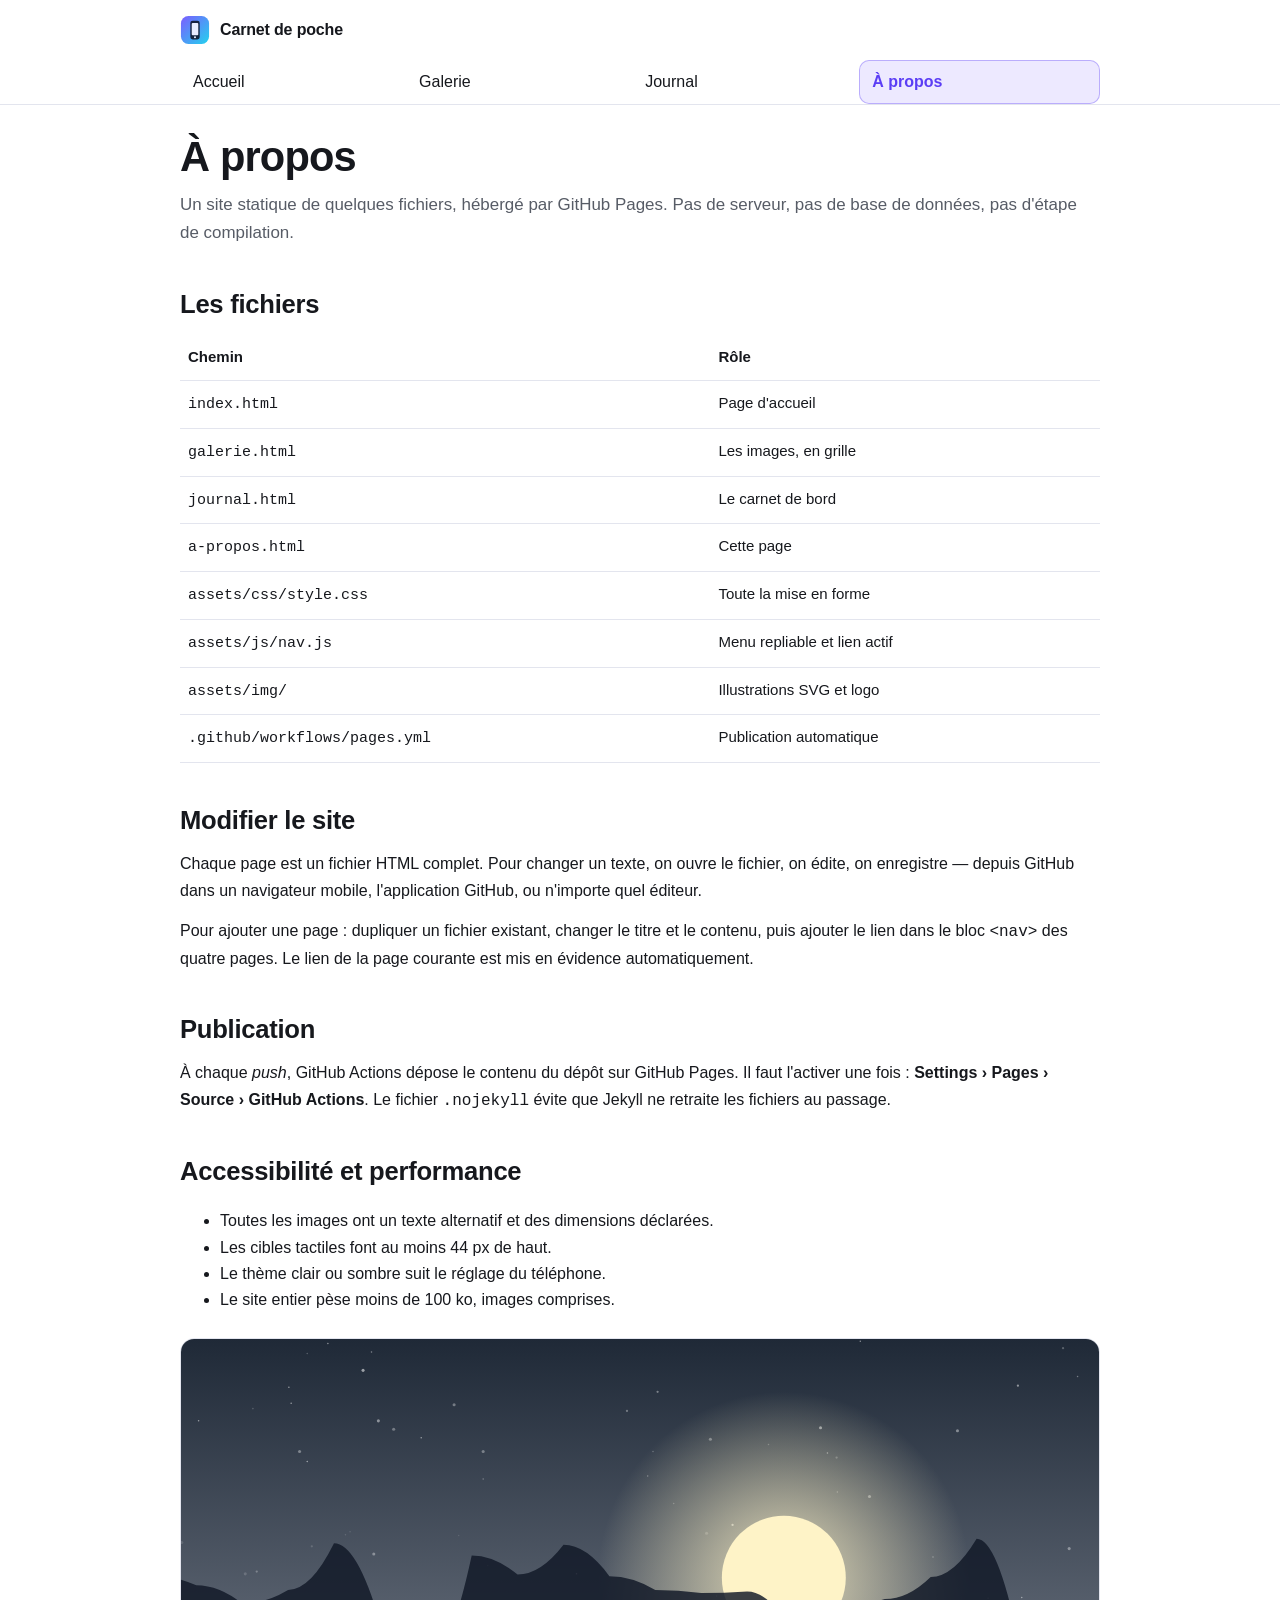
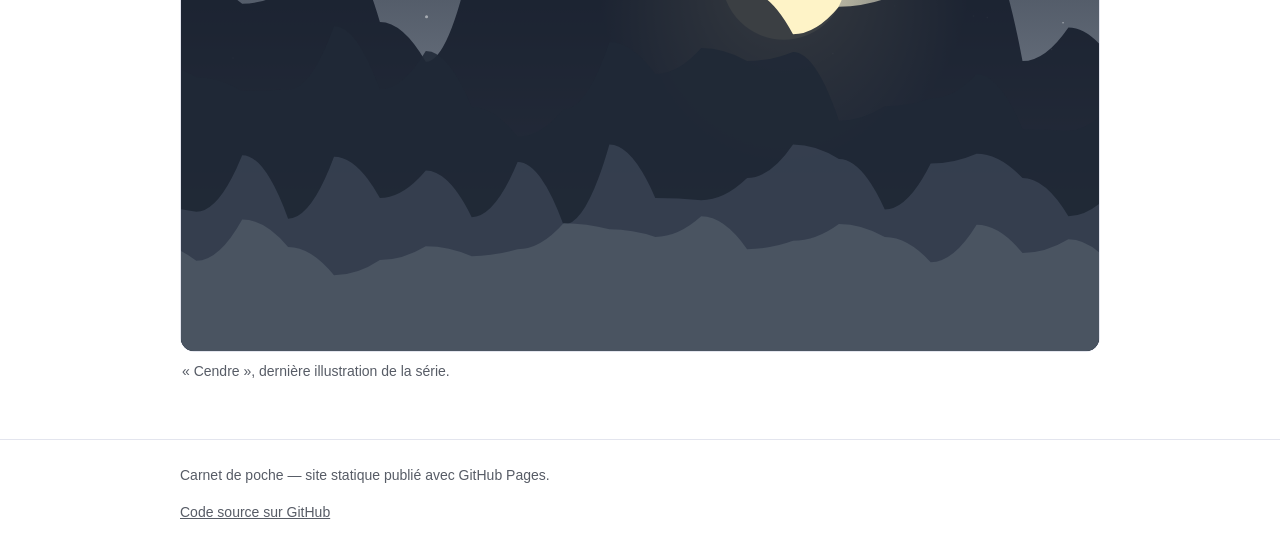
==== a-propos.html @ 273b8a58 "Site statique « Carnet de poche » publié sur GitHub Pages Quatre pages HTML (accueil, galerie, journ" ====
<!doctype html>
<html lang="fr">
<head>
<meta charset="utf-8">
<meta name="viewport" content="width=device-width, initial-scale=1">
<title>À propos — Carnet de poche</title>
<meta name="description" content="Comment ce site est construit, comment le modifier et comment il est publié.">
<meta name="color-scheme" content="light dark">
<meta property="og:title" content="À propos — Carnet de poche">
<meta property="og:description" content="Comment ce site est construit, comment le modifier et comment il est publié.">
<meta property="og:image" content="assets/img/vue-01.svg">
<link rel="icon" href="favicon.svg" type="image/svg+xml">
<link rel="stylesheet" href="assets/css/style.css">
</head>
<body>

<header class="site-header">
  <div class="wrap">
    <div class="header-bar">
      <a class="brand" href="index.html">
        <img src="assets/img/logo.svg" alt="" width="30" height="30">
        <span>Carnet de poche</span>
      </a>
      <button class="nav-toggle" type="button" aria-expanded="false" aria-controls="site-nav">
        <span class="bars" aria-hidden="true"><span></span><span></span><span></span></span>
        Menu
      </button>
    </div>
    <nav class="site-nav" id="site-nav" aria-label="Navigation principale">
      <ul>
          <li><a href="index.html">Accueil</a></li>
          <li><a href="galerie.html">Galerie</a></li>
          <li><a href="journal.html">Journal</a></li>
          <li><a href="a-propos.html" aria-current="page">À propos</a></li>
      </ul>
    </nav>
  </div>
</header>

<main>
  <div class="wrap">
    <h1>À propos</h1>
    <p class="lead">Un site statique de quelques fichiers, hébergé par GitHub Pages. Pas de serveur,
    pas de base de données, pas d'étape de compilation.</p>

    <h2>Les fichiers</h2>
    <div class="table-scroll">
      <table>
        <thead>
          <tr><th>Chemin</th><th>Rôle</th></tr>
        </thead>
        <tbody>
          <tr><td><code>index.html</code></td><td>Page d'accueil</td></tr>
          <tr><td><code>galerie.html</code></td><td>Les images, en grille</td></tr>
          <tr><td><code>journal.html</code></td><td>Le carnet de bord</td></tr>
          <tr><td><code>a-propos.html</code></td><td>Cette page</td></tr>
          <tr><td><code>assets/css/style.css</code></td><td>Toute la mise en forme</td></tr>
          <tr><td><code>assets/js/nav.js</code></td><td>Menu repliable et lien actif</td></tr>
          <tr><td><code>assets/img/</code></td><td>Illustrations SVG et logo</td></tr>
          <tr><td><code>.github/workflows/pages.yml</code></td><td>Publication automatique</td></tr>
        </tbody>
      </table>
    </div>

    <h2>Modifier le site</h2>
    <p>Chaque page est un fichier HTML complet. Pour changer un texte, on ouvre le fichier, on édite,
    on enregistre — depuis GitHub dans un navigateur mobile, l'application GitHub, ou n'importe quel
    éditeur.</p>
    <p>Pour ajouter une page : dupliquer un fichier existant, changer le titre et le contenu, puis
    ajouter le lien dans le bloc <code>&lt;nav&gt;</code> des quatre pages. Le lien de la page courante
    est mis en évidence automatiquement.</p>

    <h2>Publication</h2>
    <p>À chaque <em>push</em>, GitHub Actions dépose le contenu du dépôt sur GitHub Pages.
    Il faut l'activer une fois : <strong>Settings › Pages › Source › GitHub Actions</strong>.
    Le fichier <code>.nojekyll</code> évite que Jekyll ne retraite les fichiers au passage.</p>

    <h2>Accessibilité et performance</h2>
    <ul>
      <li>Toutes les images ont un texte alternatif et des dimensions déclarées.</li>
      <li>Les cibles tactiles font au moins 44 px de haut.</li>
      <li>Le thème clair ou sombre suit le réglage du téléphone.</li>
      <li>Le site entier pèse moins de 100 ko, images comprises.</li>
    </ul>

    <figure style="margin-top:24px">
      <img src="assets/img/vue-06.svg" alt="Illustration abstraite en gris froids avec un halo crème" width="1200" height="800" loading="lazy">
      <figcaption>« Cendre », dernière illustration de la série.</figcaption>
    </figure>

  </div>
</main>

<footer class="site-footer">
  <div class="wrap">
    <p>Carnet de poche — site statique publié avec GitHub Pages.</p>
    <p><a href="https://github.com/rafali/public-web-test">Code source sur GitHub</a></p>
  </div>
</footer>

<script src="assets/js/nav.js"></script>
</body>
</html>
---- assets/css/style.css ----
/* ---------------------------------------------------------------
   Feuille de style unique du site. Mobile d'abord.
   --------------------------------------------------------------- */

:root {
  --bg: #ffffff;
  --bg-soft: #f4f5fa;
  --text: #16181d;
  --text-soft: #575c66;
  --line: #e3e5ee;
  --accent: #5b3df5;
  --accent-soft: #ede9ff;
  --radius: 14px;
  --wrap: 960px;
}

@media (prefers-color-scheme: dark) {
  :root {
    --bg: #0d0f16;
    --bg-soft: #161a24;
    --text: #eef0f6;
    --text-soft: #a3aab8;
    --line: #262c3a;
    --accent: #9d8bff;
    --accent-soft: #1d1a3a;
  }
}

* { box-sizing: border-box; }

html { scroll-behavior: smooth; -webkit-text-size-adjust: 100%; }

body {
  margin: 0;
  background: var(--bg);
  color: var(--text);
  font: 16px/1.65 -apple-system, BlinkMacSystemFont, "Segoe UI", Roboto, Helvetica, Arial, sans-serif;
}

img { max-width: 100%; height: auto; display: block; }

a { color: var(--accent); }

.wrap {
  width: 100%;
  max-width: var(--wrap);
  margin: 0 auto;
  padding-inline: 20px;
}

/* ---------- En-tête + navigation ---------- */

.site-header {
  position: sticky;
  top: 0;
  z-index: 20;
  background: color-mix(in srgb, var(--bg) 88%, transparent);
  backdrop-filter: blur(10px);
  border-bottom: 1px solid var(--line);
}

.header-bar {
  display: flex;
  align-items: center;
  justify-content: space-between;
  gap: 12px;
  min-height: 60px;
}

.brand {
  display: flex;
  align-items: center;
  gap: 10px;
  font-weight: 700;
  letter-spacing: -0.01em;
  color: var(--text);
  text-decoration: none;
}

.brand img { width: 30px; height: 30px; border-radius: 9px; }

.nav-toggle {
  display: inline-flex;
  align-items: center;
  gap: 8px;
  background: var(--bg-soft);
  color: var(--text);
  border: 1px solid var(--line);
  border-radius: 10px;
  padding: 9px 13px;
  font: inherit;
  font-size: 14px;
  cursor: pointer;
  /* cible tactile confortable au pouce */
  min-height: 44px;
}

.nav-toggle .bars { display: grid; gap: 4px; }
.nav-toggle .bars span {
  display: block; width: 18px; height: 2px; border-radius: 2px; background: currentColor;
}

.site-nav { display: none; padding-bottom: 12px; }
.site-nav.open { display: block; }

.site-nav ul {
  list-style: none;
  margin: 0;
  padding: 0;
  display: grid;
  gap: 6px;
}

.site-nav a {
  display: block;
  padding: 12px 14px;
  border-radius: 10px;
  text-decoration: none;
  color: var(--text);
  background: var(--bg-soft);
  border: 1px solid transparent;
}

.site-nav a[aria-current="page"] {
  background: var(--accent-soft);
  color: var(--accent);
  border-color: color-mix(in srgb, var(--accent) 35%, transparent);
  font-weight: 600;
}

@media (min-width: 720px) {
  .nav-toggle { display: none; }
  .site-nav { display: block !important; padding-bottom: 0; }
  .header-bar { flex-wrap: nowrap; }
  .site-nav ul { grid-auto-flow: column; gap: 4px; }
  .site-nav a { padding: 8px 12px; background: transparent; }
  .site-nav a:hover { background: var(--bg-soft); }
}

/* ---------- Contenu ---------- */

main { padding-block: 28px 56px; }

h1 { font-size: clamp(1.8rem, 6vw, 2.6rem); line-height: 1.15; letter-spacing: -0.02em; margin: 0 0 10px; }
h2 { font-size: clamp(1.25rem, 4.4vw, 1.6rem); letter-spacing: -0.01em; margin: 36px 0 10px; }
h3 { font-size: 1.05rem; margin: 0 0 6px; }
p { margin: 0 0 14px; }

.lead { font-size: 1.06rem; color: var(--text-soft); }
.muted { color: var(--text-soft); }

.hero { margin-bottom: 26px; }
.hero img { border-radius: var(--radius); border: 1px solid var(--line); }

.pill {
  display: inline-block;
  font-size: 12px;
  font-weight: 600;
  letter-spacing: .04em;
  text-transform: uppercase;
  color: var(--accent);
  background: var(--accent-soft);
  border-radius: 999px;
  padding: 5px 11px;
  margin-bottom: 12px;
}

.btn {
  display: inline-block;
  padding: 12px 18px;
  border-radius: 10px;
  background: var(--accent);
  color: #fff;
  text-decoration: none;
  font-weight: 600;
  min-height: 44px;
}

.btn.ghost { background: transparent; color: var(--text); border: 1px solid var(--line); }

.actions { display: flex; flex-wrap: wrap; gap: 10px; margin: 18px 0 6px; }

.grid { display: grid; gap: 16px; grid-template-columns: 1fr; }

@media (min-width: 620px) { .grid.cols-2 { grid-template-columns: repeat(2, 1fr); } }
@media (min-width: 860px) { .grid.cols-3 { grid-template-columns: repeat(3, 1fr); } }
@media (min-width: 620px) { .grid.cols-3 { grid-template-columns: repeat(2, 1fr); } }

.card {
  background: var(--bg-soft);
  border: 1px solid var(--line);
  border-radius: var(--radius);
  overflow: hidden;
}

.card img { aspect-ratio: 3 / 2; object-fit: cover; width: 100%; }
.card .body { padding: 14px 16px 18px; }
.card p:last-child { margin-bottom: 0; }

figure { margin: 0; }
figure img { border-radius: var(--radius); border: 1px solid var(--line); }
figcaption { font-size: 14px; color: var(--text-soft); padding: 8px 2px 0; }

.timeline { list-style: none; margin: 0; padding: 0; display: grid; gap: 14px; }
.timeline li {
  border-left: 2px solid var(--line);
  padding: 0 0 4px 16px;
}
.timeline time { font-size: 13px; font-weight: 600; color: var(--accent); display: block; }

.note {
  background: var(--bg-soft);
  border: 1px solid var(--line);
  border-left: 3px solid var(--accent);
  border-radius: 10px;
  padding: 14px 16px;
}

table { width: 100%; border-collapse: collapse; font-size: 15px; }
th, td { text-align: left; padding: 10px 8px; border-bottom: 1px solid var(--line); vertical-align: top; }
.table-scroll { overflow-x: auto; }

/* ---------- Pied de page ---------- */

.site-footer {
  border-top: 1px solid var(--line);
  padding-block: 24px 40px;
  color: var(--text-soft);
  font-size: 14px;
}

.site-footer a { color: var(--text-soft); }
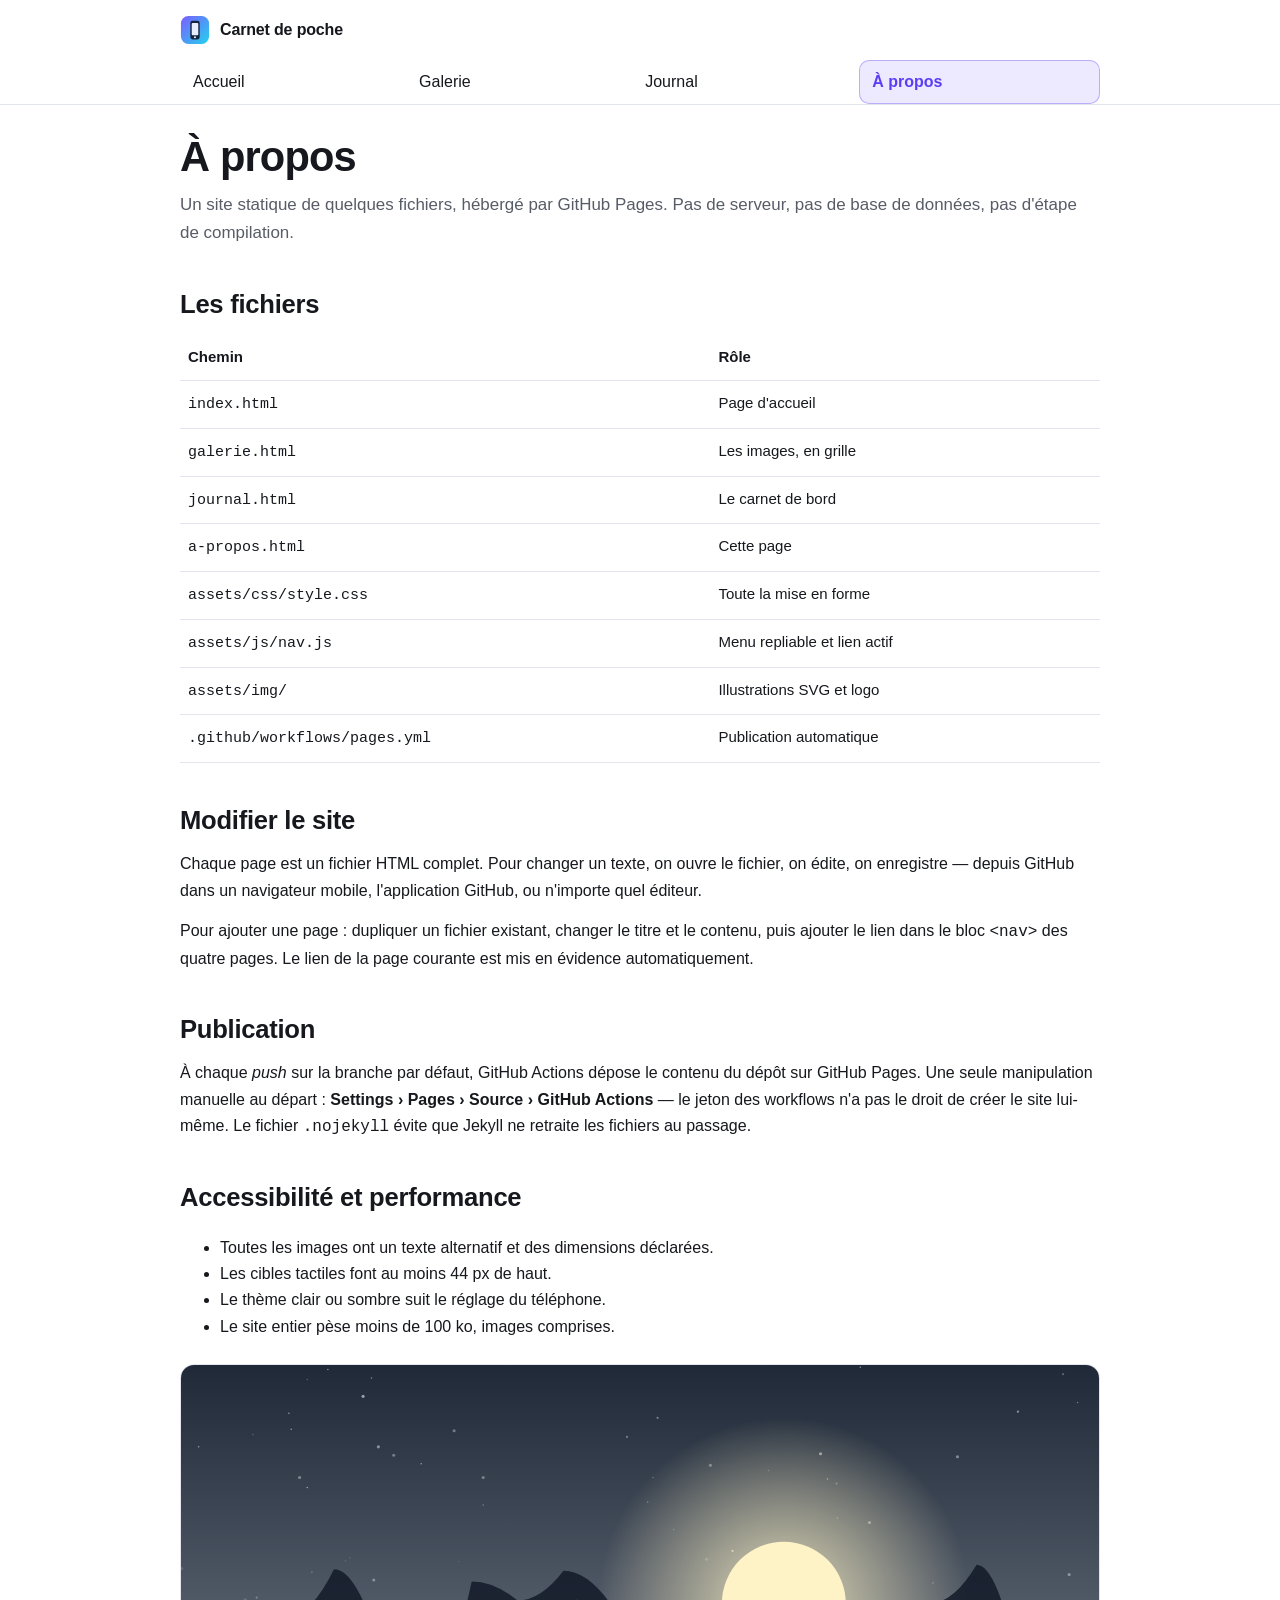
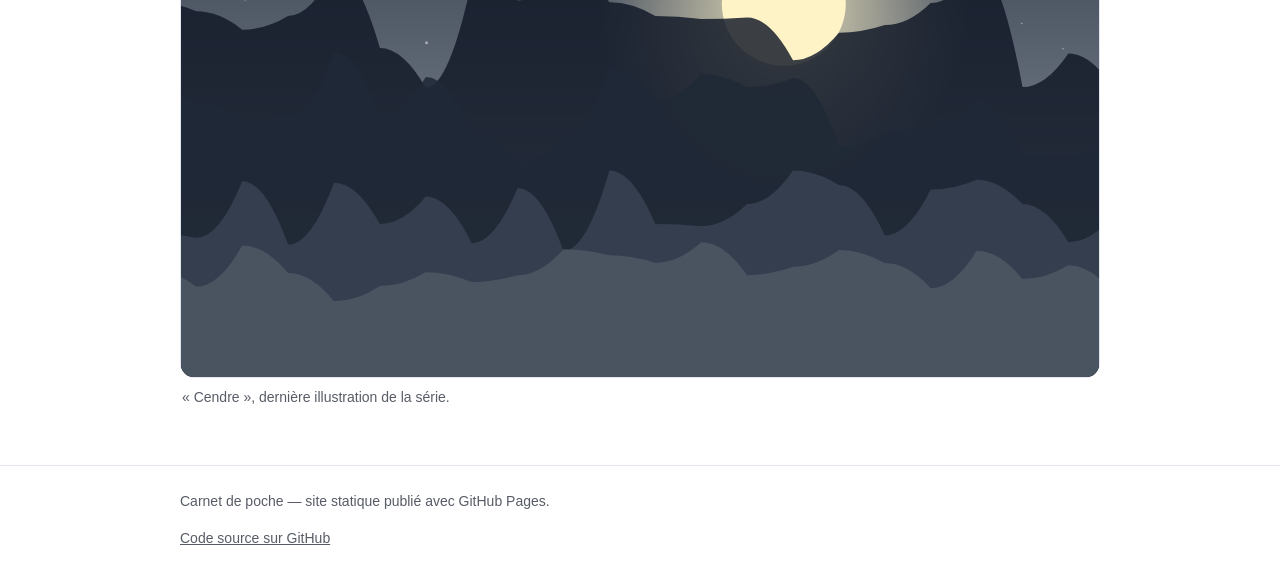
==== commit 368ceec8: "Précise l'étape d'activation de Pages dans la page « À propos » Co-Authored-By: Claude Opus 5 <norep" ====
--- a/a-propos.html
+++ b/a-propos.html
@@ -71,9 +71,11 @@
     est mis en évidence automatiquement.</p>
 
     <h2>Publication</h2>
-    <p>À chaque <em>push</em>, GitHub Actions dépose le contenu du dépôt sur GitHub Pages.
-    Il faut l'activer une fois : <strong>Settings › Pages › Source › GitHub Actions</strong>.
-    Le fichier <code>.nojekyll</code> évite que Jekyll ne retraite les fichiers au passage.</p>
+    <p>À chaque <em>push</em> sur la branche par défaut, GitHub Actions dépose le contenu du dépôt
+    sur GitHub Pages. Une seule manipulation manuelle au départ :
+    <strong>Settings › Pages › Source › GitHub Actions</strong> — le jeton des workflows n'a pas le
+    droit de créer le site lui-même. Le fichier <code>.nojekyll</code> évite que Jekyll ne retraite
+    les fichiers au passage.</p>
 
     <h2>Accessibilité et performance</h2>
     <ul>
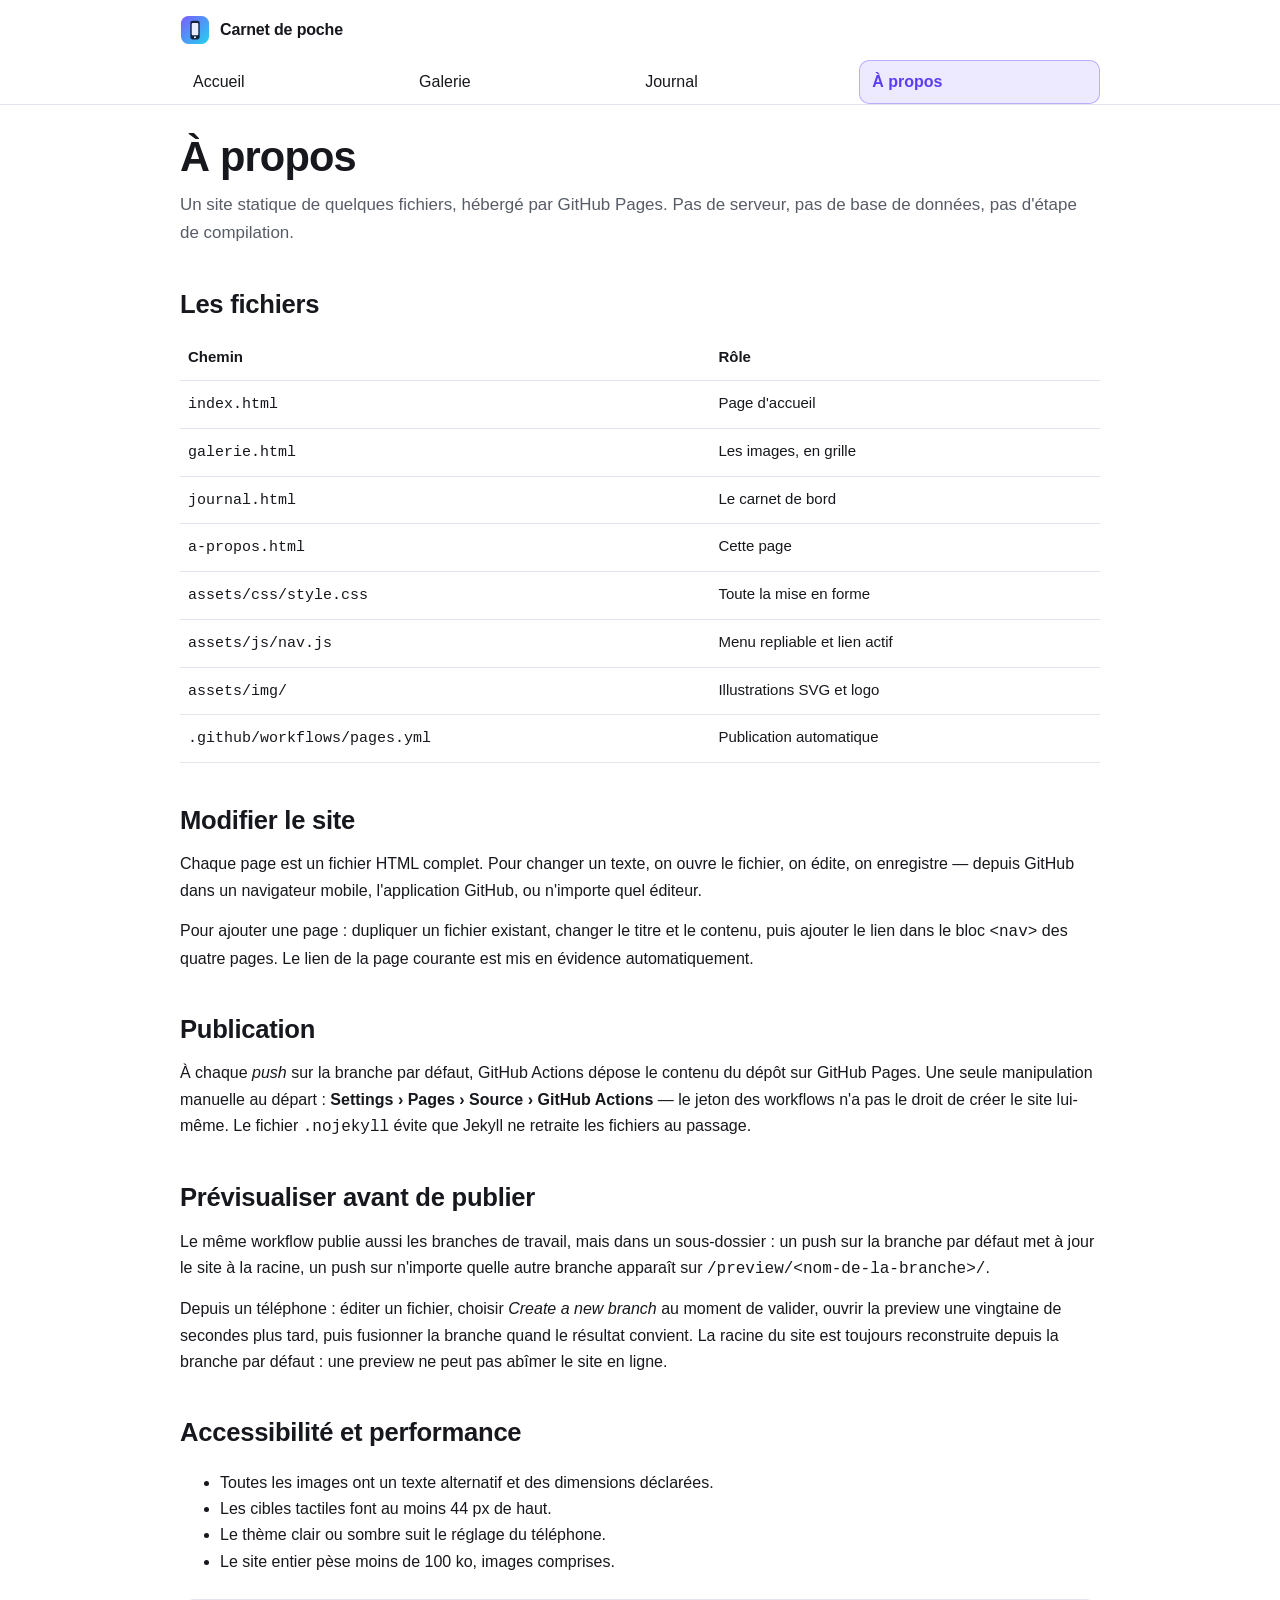
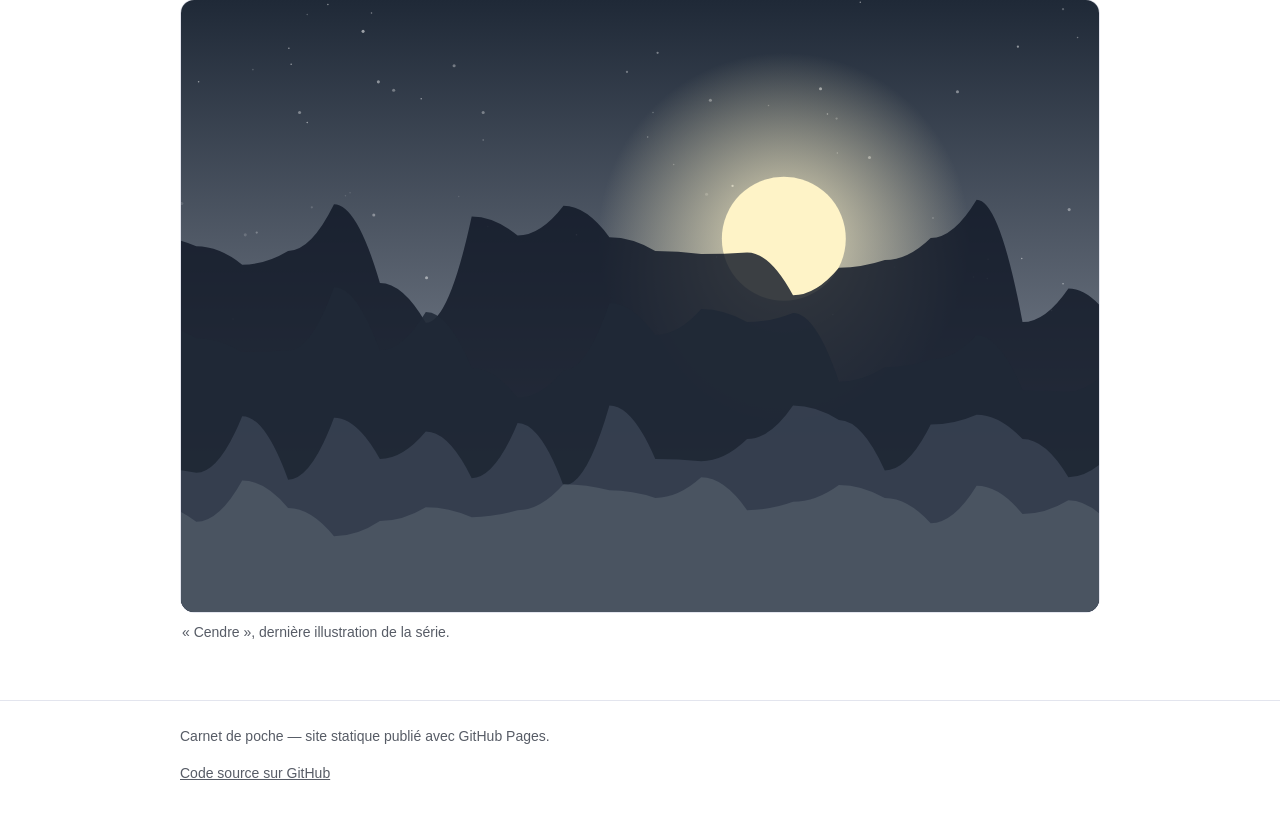
==== commit 78d78a1c: "Publie les branches de travail en preview Le workflow compose désormais le site à publier : la racin" ====
--- a/a-propos.html
+++ b/a-propos.html
@@ -77,6 +77,15 @@
     droit de créer le site lui-même. Le fichier <code>.nojekyll</code> évite que Jekyll ne retraite
     les fichiers au passage.</p>
 
+    <h2>Prévisualiser avant de publier</h2>
+    <p>Le même workflow publie aussi les branches de travail, mais dans un sous-dossier :
+    un push sur la branche par défaut met à jour le site à la racine, un push sur n'importe
+    quelle autre branche apparaît sur <code>/preview/&lt;nom-de-la-branche&gt;/</code>.</p>
+    <p>Depuis un téléphone : éditer un fichier, choisir <em>Create a new branch</em> au moment de
+    valider, ouvrir la preview une vingtaine de secondes plus tard, puis fusionner la branche
+    quand le résultat convient. La racine du site est toujours reconstruite depuis la branche
+    par défaut : une preview ne peut pas abîmer le site en ligne.</p>
+
     <h2>Accessibilité et performance</h2>
     <ul>
       <li>Toutes les images ont un texte alternatif et des dimensions déclarées.</li>
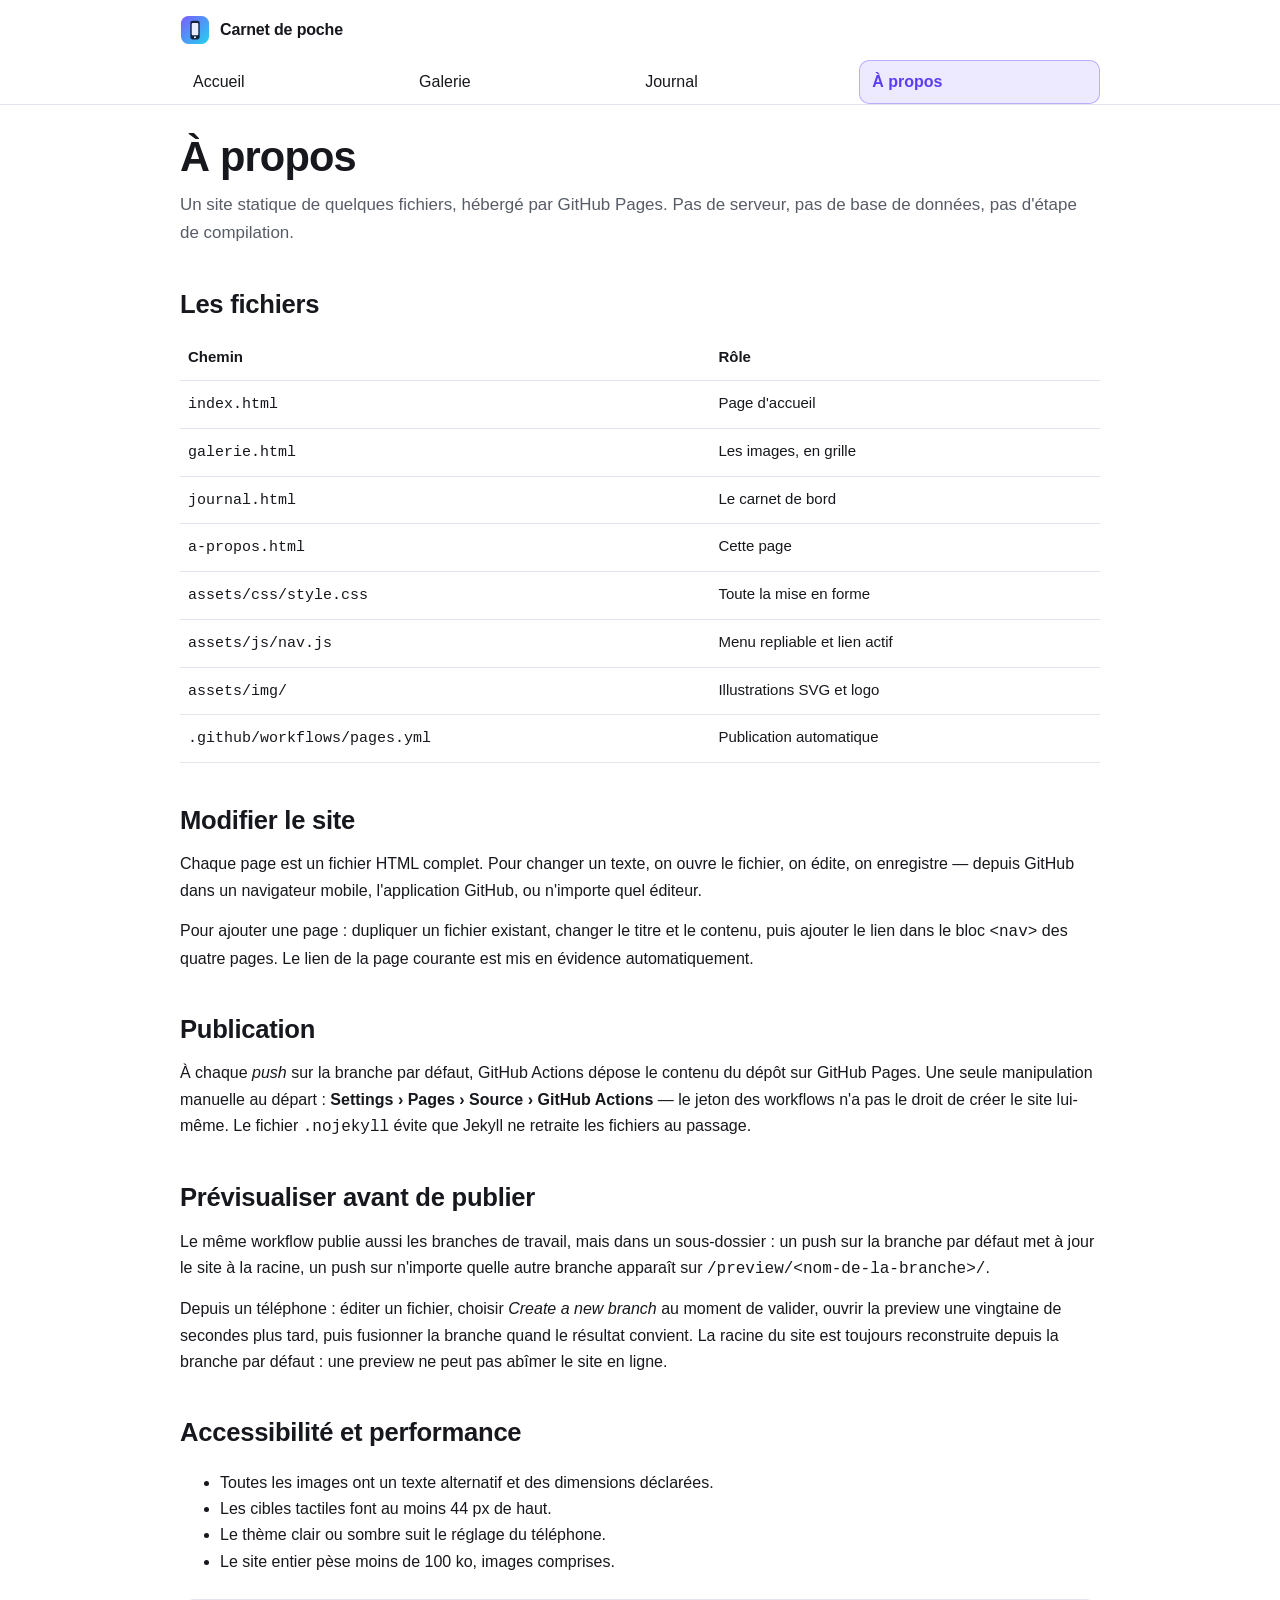
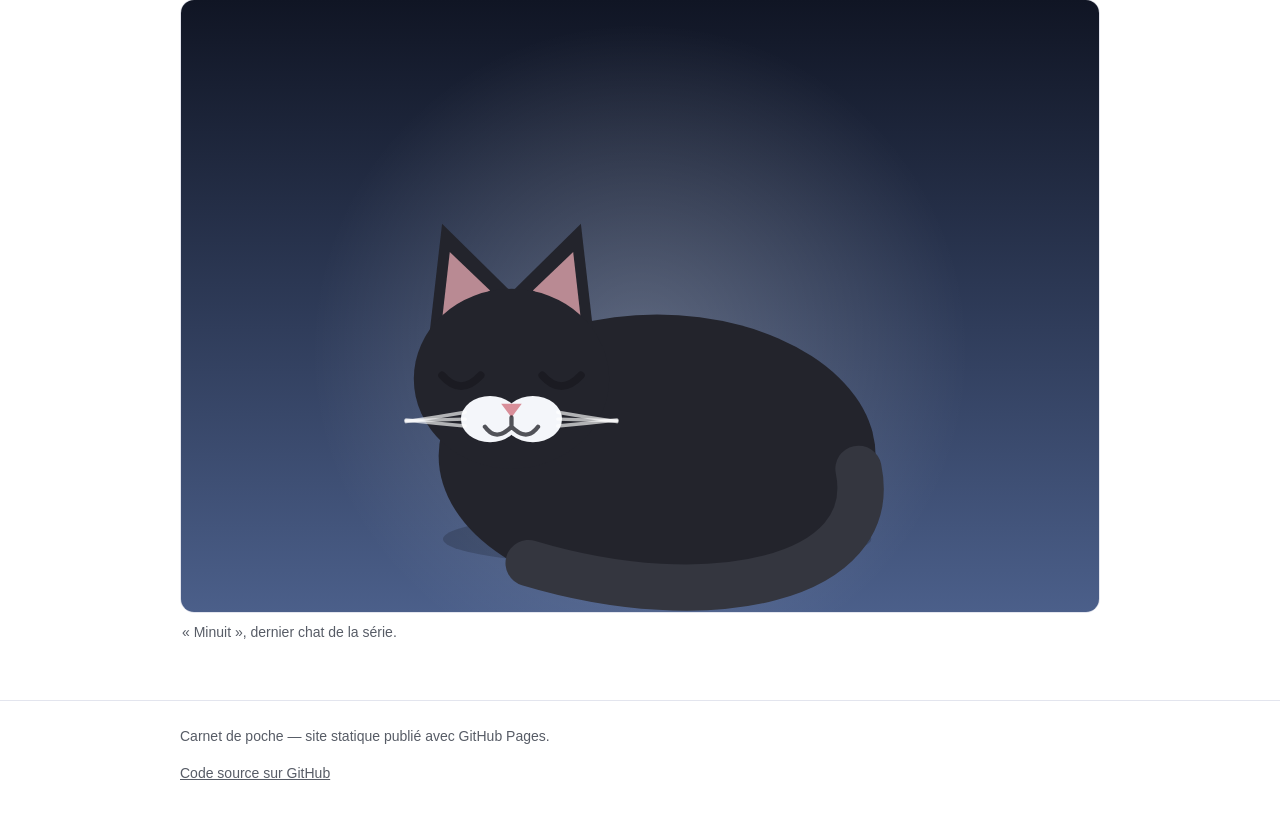
==== commit 7cd867af: "Remplace les paysages de la galerie par six chats en SVG Six illustrations dessinées en primitives (" ====
--- a/a-propos.html
+++ b/a-propos.html
@@ -8,7 +8,7 @@
 <meta name="color-scheme" content="light dark">
 <meta property="og:title" content="À propos — Carnet de poche">
 <meta property="og:description" content="Comment ce site est construit, comment le modifier et comment il est publié.">
-<meta property="og:image" content="assets/img/vue-01.svg">
+<meta property="og:image" content="assets/img/chat-01.svg">
 <link rel="icon" href="favicon.svg" type="image/svg+xml">
 <link rel="stylesheet" href="assets/css/style.css">
 </head>
@@ -95,8 +95,8 @@
     </ul>
 
     <figure style="margin-top:24px">
-      <img src="assets/img/vue-06.svg" alt="Illustration abstraite en gris froids avec un halo crème" width="1200" height="800" loading="lazy">
-      <figcaption>« Cendre », dernière illustration de la série.</figcaption>
+      <img src="assets/img/chat-06.svg" alt="Minuit, chat noir endormi en boule" width="1200" height="800" loading="lazy">
+      <figcaption>« Minuit », dernier chat de la série.</figcaption>
     </figure>
 
   </div>
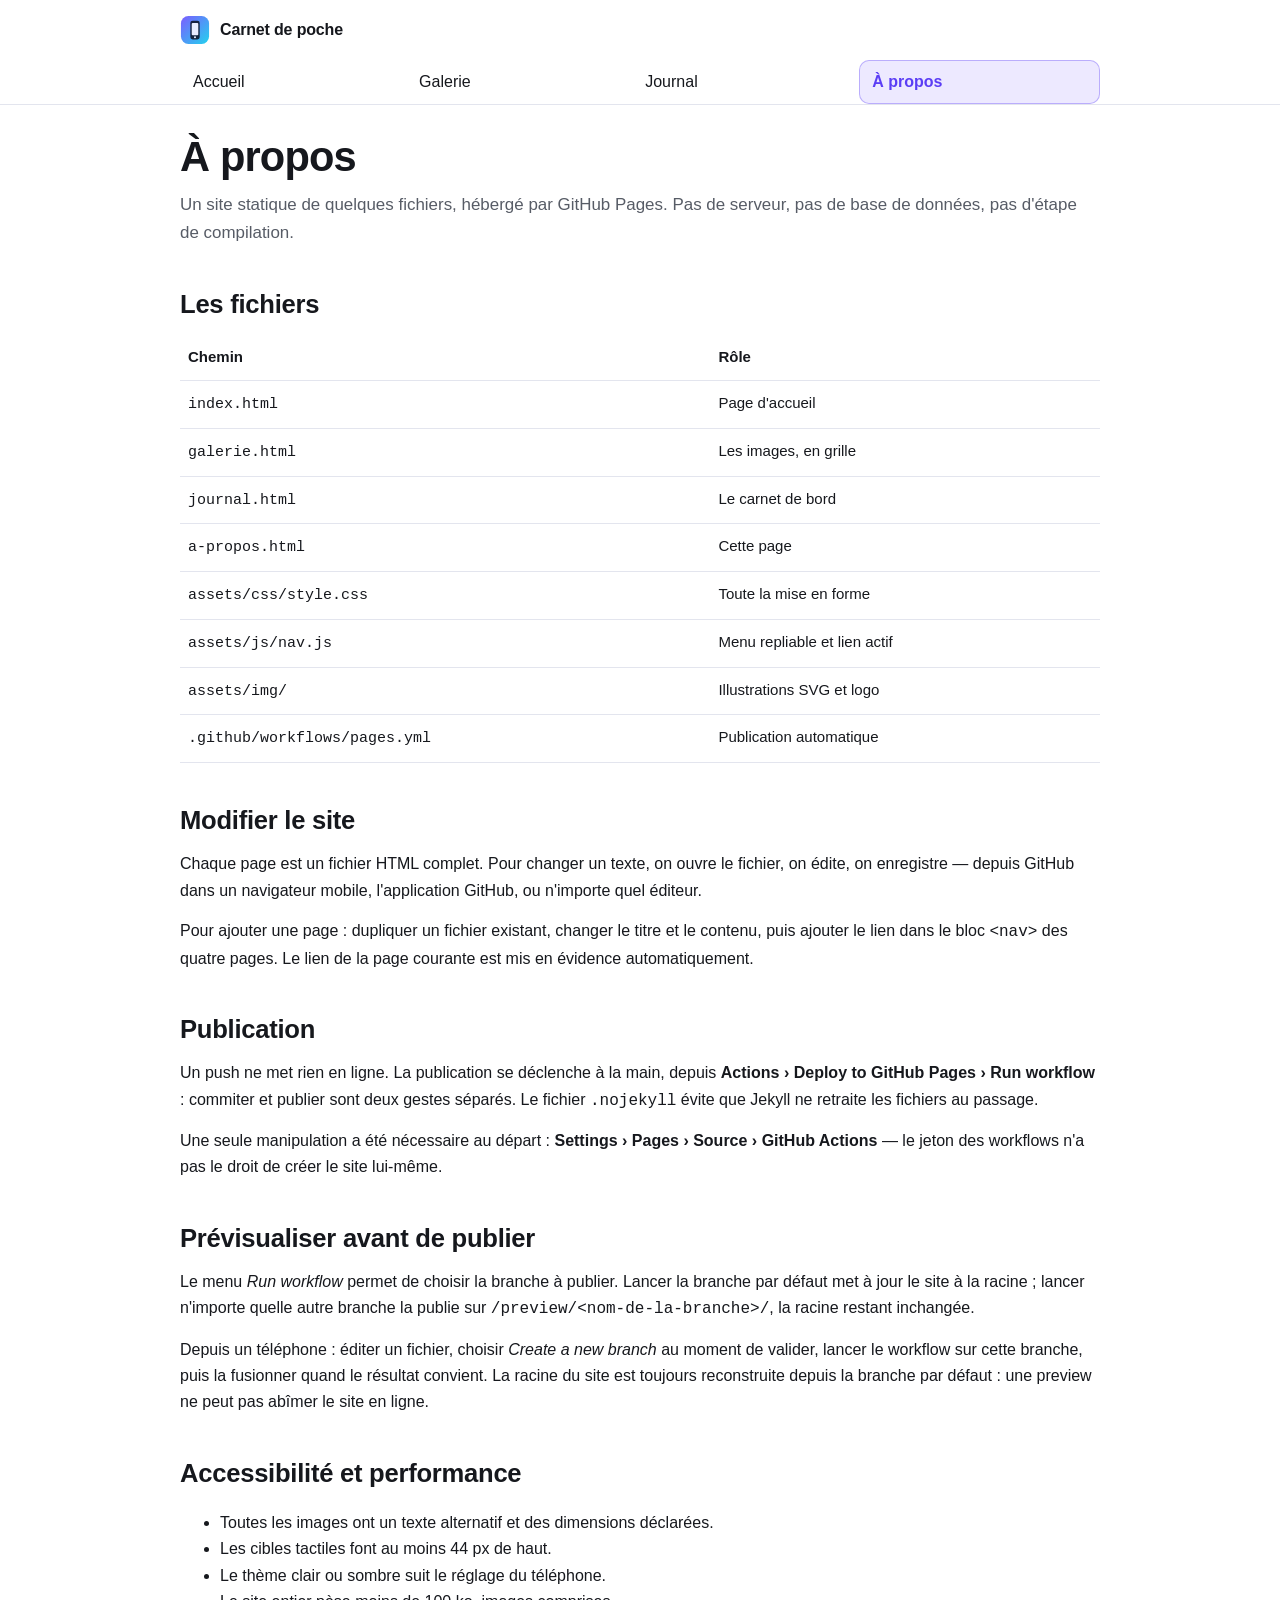
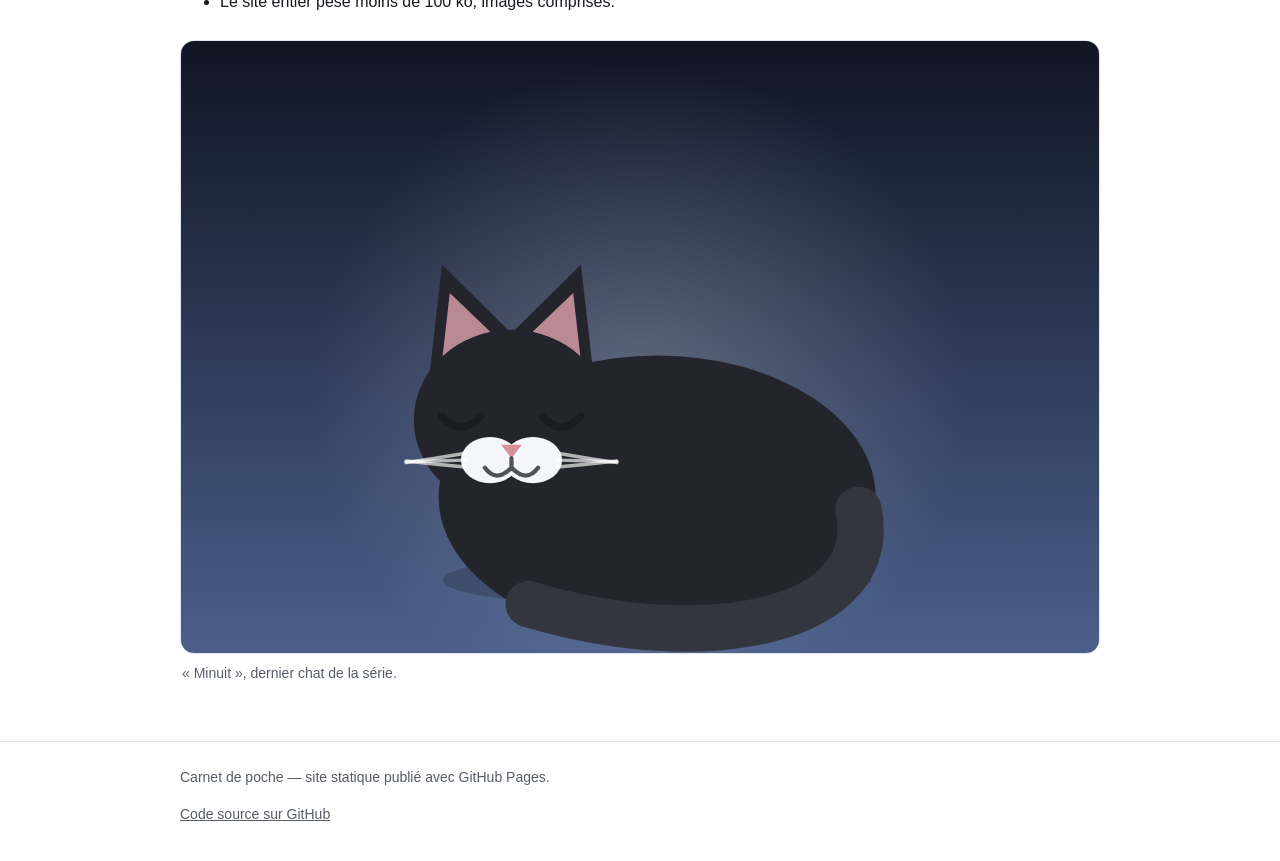
==== commit 471a0bf0: "Ne publie plus sur push : déploiement à la demande Le workflow ne réagit plus qu'à workflow_dispatch" ====
--- a/a-propos.html
+++ b/a-propos.html
@@ -71,20 +71,22 @@
     est mis en évidence automatiquement.</p>
 
     <h2>Publication</h2>
-    <p>À chaque <em>push</em> sur la branche par défaut, GitHub Actions dépose le contenu du dépôt
-    sur GitHub Pages. Une seule manipulation manuelle au départ :
-    <strong>Settings › Pages › Source › GitHub Actions</strong> — le jeton des workflows n'a pas le
-    droit de créer le site lui-même. Le fichier <code>.nojekyll</code> évite que Jekyll ne retraite
+    <p>Un push ne met rien en ligne. La publication se déclenche à la main, depuis
+    <strong>Actions › Deploy to GitHub Pages › Run workflow</strong> : commiter et publier
+    sont deux gestes séparés. Le fichier <code>.nojekyll</code> évite que Jekyll ne retraite
     les fichiers au passage.</p>
+    <p>Une seule manipulation a été nécessaire au départ :
+    <strong>Settings › Pages › Source › GitHub Actions</strong> — le jeton des workflows n'a pas
+    le droit de créer le site lui-même.</p>
 
     <h2>Prévisualiser avant de publier</h2>
-    <p>Le même workflow publie aussi les branches de travail, mais dans un sous-dossier :
-    un push sur la branche par défaut met à jour le site à la racine, un push sur n'importe
-    quelle autre branche apparaît sur <code>/preview/&lt;nom-de-la-branche&gt;/</code>.</p>
+    <p>Le menu <em>Run workflow</em> permet de choisir la branche à publier. Lancer la branche
+    par défaut met à jour le site à la racine ; lancer n'importe quelle autre branche la publie
+    sur <code>/preview/&lt;nom-de-la-branche&gt;/</code>, la racine restant inchangée.</p>
     <p>Depuis un téléphone : éditer un fichier, choisir <em>Create a new branch</em> au moment de
-    valider, ouvrir la preview une vingtaine de secondes plus tard, puis fusionner la branche
-    quand le résultat convient. La racine du site est toujours reconstruite depuis la branche
-    par défaut : une preview ne peut pas abîmer le site en ligne.</p>
+    valider, lancer le workflow sur cette branche, puis la fusionner quand le résultat convient.
+    La racine du site est toujours reconstruite depuis la branche par défaut : une preview ne
+    peut pas abîmer le site en ligne.</p>
 
     <h2>Accessibilité et performance</h2>
     <ul>
